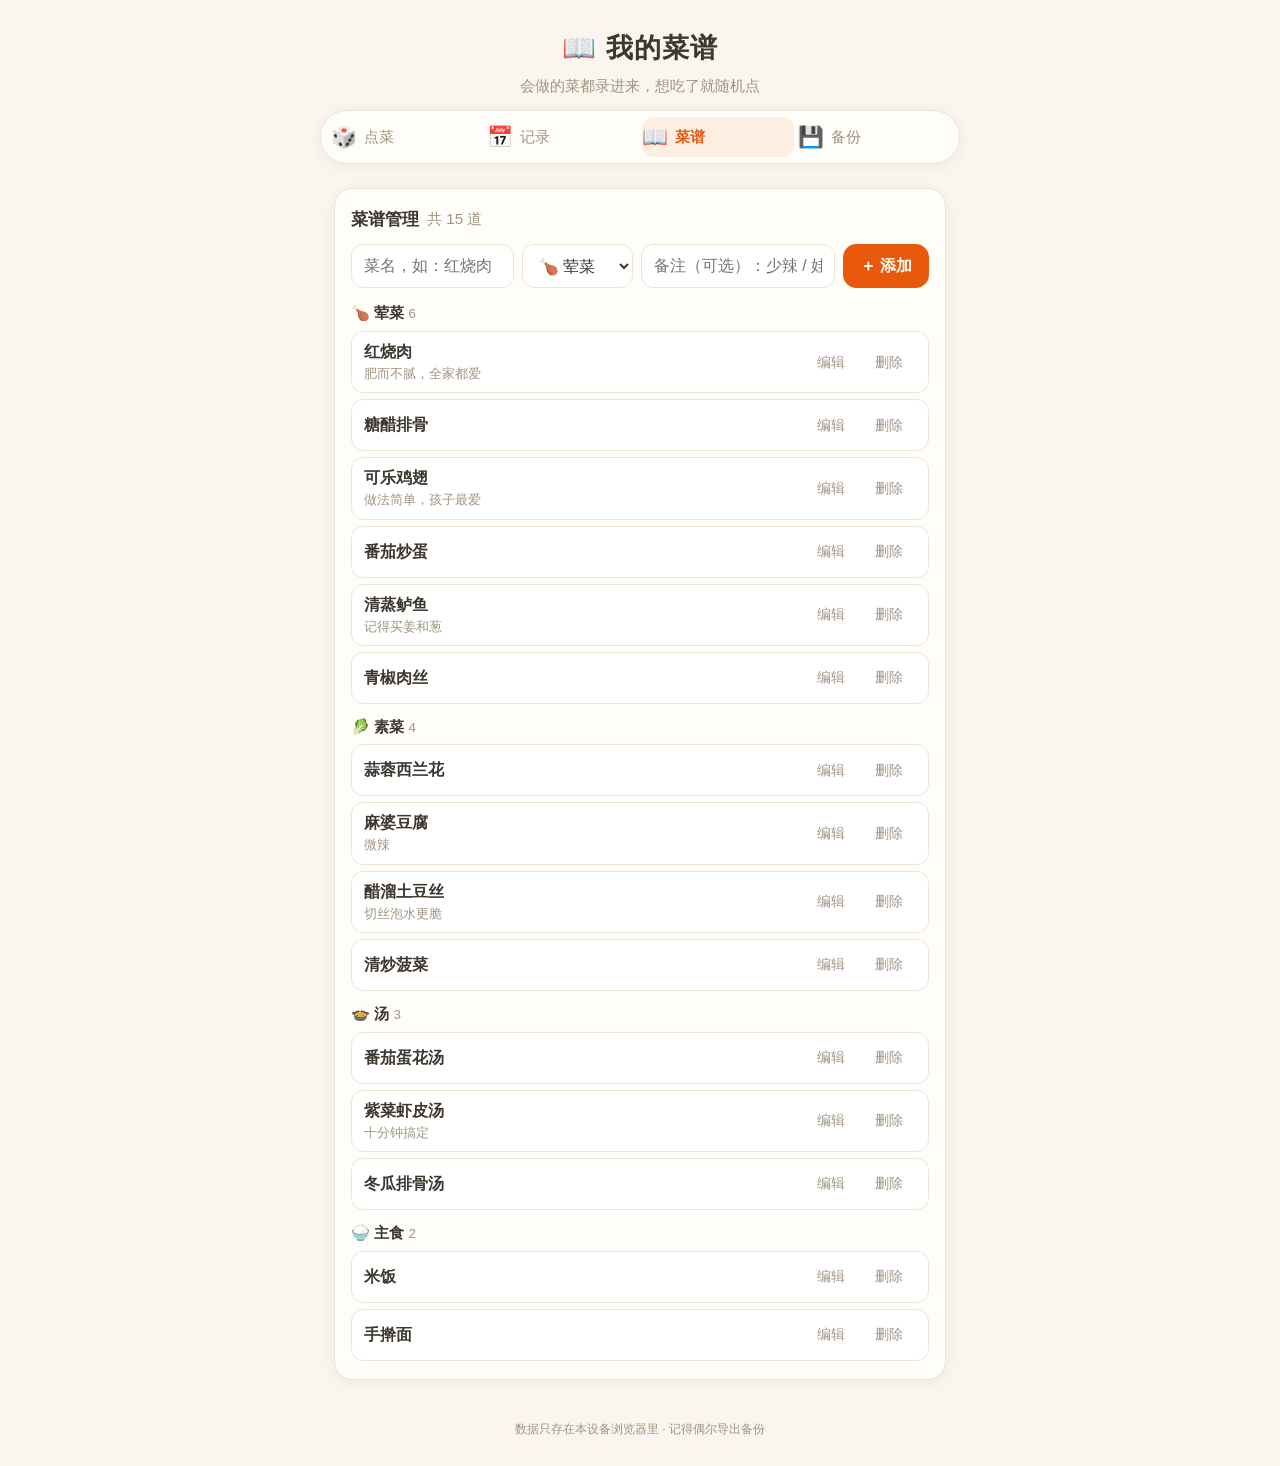
==== dishes.html @ 3f4cfc81 "🔀 重构为多页面：点菜/记录/菜谱/备份各一页，底部标签栏导航" ====
<!DOCTYPE html>
<html lang="zh-CN">
<head>
<meta charset="UTF-8">
<meta name="viewport" content="width=device-width, initial-scale=1.0, viewport-fit=cover">
<meta name="description" content="我的菜谱：会做的菜都在这里管理">
<meta name="theme-color" content="#e8590c">
<title>我的菜谱 · 今天吃什么？</title>
<link rel="icon" href="data:image/svg+xml,%3Csvg xmlns='http://www.w3.org/2000/svg' viewBox='0 0 100 100'%3E%3Ctext y='.9em' font-size='90'%3E%F0%9F%8D%9A%3C/text%3E%3C/svg%3E">
<link rel="stylesheet" href="style.css">
</head>
<body data-page="dishes">

<header class="site-header">
  <h1>📖 我的菜谱</h1>
  <p class="subtitle">会做的菜都录进来，想吃了就随机点</p>
</header>

<nav class="tabbar">
  <a class="tab" href="index.html"><span class="tab-icon">🎲</span><span class="tab-label">点菜</span></a>
  <a class="tab" href="history.html"><span class="tab-icon">📅</span><span class="tab-label">记录</span></a>
  <a class="tab active" href="dishes.html" aria-current="page"><span class="tab-icon">📖</span><span class="tab-label">菜谱</span></a>
  <a class="tab" href="backup.html"><span class="tab-icon">💾</span><span class="tab-label">备份</span></a>
</nav>

<main>

  <section class="card">
    <h2>菜谱管理 <span id="dish-count" class="muted"></span></h2>
    <form id="dish-form" class="dish-form">
      <input name="name" placeholder="菜名，如：红烧肉" maxlength="30" required>
      <select name="category">
        <option value="hun">🍗 荤菜</option>
        <option value="su">🥬 素菜</option>
        <option value="tang">🍲 汤</option>
        <option value="zhushi">🍚 主食</option>
      </select>
      <input name="note" placeholder="备注（可选）：少辣 / 娃爱吃…" maxlength="50">
      <button type="submit" class="btn btn-primary" id="btn-add">＋ 添加</button>
    </form>
    <div id="dish-list"></div>
  </section>

</main>

<footer class="site-footer">数据只存在本设备浏览器里 · 记得偶尔导出备份</footer>

<div id="toast" class="toast" role="status"></div>

<script src="app.js"></script>
</body>
</html>
---- style.css ----
:root {
  --bg: #faf5ee;
  --card: #fffdfa;
  --ink: #3d3730;
  --muted: #a09380;
  --border: #eee3d5;
  --accent: #e8590c;
  --accent-dark: #d9480f;
  --accent-soft: #fdeee2;
  --danger: #e03131;
  --hun-c: #c92a2a;    --hun-bg: #fdecec;
  --su-c: #2b8a3e;     --su-bg: #e9f6ec;
  --tang-c: #d9860b;   --tang-bg: #fdf3df;
  --zhushi-c: #96684a; --zhushi-bg: #f5ece5;
  --radius: 18px;
  --shadow: 0 2px 14px rgba(93, 74, 52, 0.07);
}

* { box-sizing: border-box; }
html { -webkit-text-size-adjust: 100%; }

body {
  margin: 0;
  background: var(--bg);
  color: var(--ink);
  font-family: -apple-system, BlinkMacSystemFont, "PingFang SC", "Hiragino Sans GB", "Microsoft YaHei", "Segoe UI", sans-serif;
  line-height: 1.5;
  min-height: 100vh;
}

.site-header { text-align: center; padding: 28px 16px 10px; }
.site-header h1 { margin: 0; font-size: 1.7rem; letter-spacing: 1px; }
.subtitle { margin: 6px 0 0; color: var(--muted); font-size: .95rem; }

main {
  max-width: 640px;
  margin: 0 auto;
  padding: 12px 14px 32px;
  display: flex;
  flex-direction: column;
  gap: 14px;
}

.card {
  background: var(--card);
  border: 1px solid var(--border);
  border-radius: var(--radius);
  box-shadow: var(--shadow);
  padding: 18px 16px;
}

h2 { font-size: 1.08rem; margin: 0 0 12px; display: flex; align-items: center; gap: 8px; flex-wrap: wrap; }
.muted { color: var(--muted); font-weight: normal; font-size: .88em; }
.hidden { display: none !important; }

/* ---- 搭配设置 ---- */
.settings { margin-bottom: 14px; }
.settings-grid { display: grid; grid-template-columns: 1fr 1fr; gap: 8px; }
@media (min-width: 480px) { .settings-grid { grid-template-columns: repeat(4, 1fr); } }

.stepper {
  background: #fff;
  border: 1px solid var(--border);
  border-radius: 14px;
  padding: 8px 10px;
  display: flex;
  flex-direction: column;
  gap: 6px;
}
.stepper-label { font-size: .88rem; }
.step-ctrl { display: flex; align-items: center; gap: 8px; }
.step-btn {
  width: 34px; height: 34px; border-radius: 10px; border: 1px solid var(--border);
  background: var(--bg); font-size: 1.15rem; font-weight: 700; color: var(--ink);
  cursor: pointer; line-height: 1; user-select: none; font-family: inherit;
}
.step-btn:active { transform: scale(.92); }
.step-num { font-size: 1.25rem; font-weight: 700; min-width: 1.2em; text-align: center; }

.days-row { margin-top: 10px; font-size: .9rem; color: var(--muted); display: flex; align-items: center; gap: 6px; flex-wrap: wrap; }
.days-row input {
  width: 64px; padding: 6px 8px; border: 1px solid var(--border); border-radius: 10px;
  font-size: 16px; text-align: center; background: #fff; color: var(--ink); font-family: inherit;
}

/* ---- 按钮 ---- */
.btn {
  display: inline-flex; align-items: center; justify-content: center; gap: 6px;
  min-height: 44px; padding: 8px 16px; border-radius: 13px;
  border: 1px solid var(--border); background: #fff; color: var(--ink);
  font-size: 1rem; font-family: inherit; cursor: pointer; text-align: center;
  transition: transform .06s ease, background .15s ease;
}
.btn:active { transform: scale(.97); }
.btn-primary { background: var(--accent); border-color: var(--accent); color: #fff; font-weight: 600; }
.btn-primary:active { background: var(--accent-dark); }
.btn-ghost { background: transparent; border-color: transparent; color: var(--muted); min-height: 38px; }
.btn-ghost:hover { color: var(--ink); }
.btn-sm { min-height: 34px; padding: 4px 12px; font-size: .9rem; }
.btn-big { width: 100%; font-size: 1.25rem; padding: 15px; border-radius: 16px; }
.armed { background: var(--danger) !important; border-color: var(--danger) !important; color: #fff !important; }

/* ---- 抽菜结果 ---- */
.result { margin-top: 14px; }
.dishes { display: flex; flex-direction: column; gap: 10px; }
.dish-card {
  display: flex; align-items: center; justify-content: space-between; gap: 10px;
  background: #fff; border: 1px solid var(--border); border-left-width: 5px;
  border-radius: 15px; padding: 13px 14px;
  animation: pop .3s ease both;
}
.dish-card.cat-hun    { border-left-color: var(--hun-c); }
.dish-card.cat-su     { border-left-color: var(--su-c); }
.dish-card.cat-tang   { border-left-color: var(--tang-c); }
.dish-card.cat-zhushi { border-left-color: var(--zhushi-c); }
@keyframes pop { from { opacity: 0; transform: translateY(10px) scale(.97); } }

.dish-main { display: flex; flex-direction: column; gap: 3px; min-width: 0; }
.dish-name { font-size: 1.28rem; font-weight: 700; }
.dish-note { color: var(--muted); font-size: .84rem; }
.chip { align-self: flex-start; font-size: .74rem; font-weight: 600; padding: 2px 9px; border-radius: 999px; white-space: nowrap; }
.chip-hun    { color: var(--hun-c);    background: var(--hun-bg); }
.chip-su     { color: var(--su-c);     background: var(--su-bg); }
.chip-tang   { color: var(--tang-c);   background: var(--tang-bg); }
.chip-zhushi { color: var(--zhushi-c); background: var(--zhushi-bg); }
.btn-swap { flex-shrink: 0; border: 1px dashed var(--border) !important; border-radius: 999px; }

.avoid-line { margin-top: 10px; font-size: .82rem; color: var(--muted); }
.hint {
  margin-top: 10px; font-size: .86rem; color: #8a6d3b;
  background: var(--accent-soft); border-radius: 10px; padding: 8px 12px;
}
.result-actions { display: flex; gap: 10px; margin-top: 14px; }
.result-actions .btn { flex: 1; }
.saved-flag { flex: 1; text-align: center; color: var(--su-c); font-weight: 600; padding: 10px; background: var(--su-bg); border-radius: 12px; }

/* ---- 吃过记录 ---- */
.history-list { list-style: none; margin: 0; padding: 0; display: flex; flex-direction: column; gap: 8px; }
.history-item {
  display: flex; align-items: center; gap: 8px;
  background: #fff; border: 1px solid var(--border); border-radius: 12px; padding: 10px 12px;
}
.history-info { flex: 1; min-width: 0; display: flex; flex-direction: column; }
.history-date { font-size: .78rem; color: var(--muted); }
.history-dishes { font-size: .95rem; font-weight: 500; }
.empty-tip { margin: 4px 0 0; font-size: .88rem; }
.btn-del-hist { min-height: 34px; }

/* ---- 菜谱管理 ---- */
.dish-form { display: flex; flex-wrap: wrap; gap: 8px; margin-bottom: 14px; }
.dish-form input, .dish-form select, .edit-form input, .edit-form select {
  padding: 10px 12px; border: 1px solid var(--border); border-radius: 12px;
  font-size: 16px; font-family: inherit; background: #fff; color: var(--ink);
}
.dish-form input[name="name"] { flex: 2 1 140px; min-width: 0; }
.dish-form select { flex: 1 1 100px; }
.dish-form input[name="note"] { flex: 3 1 160px; min-width: 0; }
.dish-form button { flex: 1 1 100%; }
@media (min-width: 560px) { .dish-form button { flex: 0 0 auto; } }

.dish-group { margin-bottom: 10px; }
.dish-group:last-child { margin-bottom: 0; }
.group-title { font-size: .95rem; margin: 12px 0 6px; }
.dish-rows { list-style: none; margin: 0; padding: 0; display: flex; flex-direction: column; gap: 6px; }
.dish-row {
  display: flex; align-items: center; justify-content: space-between; gap: 8px;
  background: #fff; border: 1px solid var(--border); border-radius: 12px; padding: 8px 12px;
}
.dish-info { min-width: 0; display: flex; flex-direction: column; }
.dish-name-s { font-weight: 600; }
.dish-ops { display: flex; gap: 4px; flex-shrink: 0; }

.edit-form { display: flex; flex-wrap: wrap; gap: 8px; width: 100%; align-items: center; }
.edit-form input[name="name"] { flex: 2 1 130px; }
.edit-form select { flex: 1 1 96px; }
.edit-form input[name="note"] { flex: 3 1 140px; }
.edit-ops { display: flex; gap: 6px; }

/* ---- 数据备份 ---- */
.backup-tip { font-size: .88rem; margin: 0 0 12px; }
.backup-actions { display: flex; flex-wrap: wrap; gap: 10px; }
.btn-file { cursor: pointer; }
.import-confirm { margin-top: 12px; background: var(--hun-bg); border-radius: 12px; padding: 12px; }
.import-confirm p { margin: 0 0 10px; font-size: .9rem; color: var(--hun-c); }
.import-confirm .btn { margin-right: 8px; }
.btn-reset { margin-top: 12px; }

/* ---- 页脚 / 提示 ---- */
.site-footer { text-align: center; color: var(--muted); font-size: .78rem; padding: 8px 16px 28px; }
.toast {
  position: fixed; left: 50%; bottom: 28px; transform: translateX(-50%) translateY(20px);
  background: rgba(51, 44, 36, .92); color: #fff; padding: 10px 20px; border-radius: 999px;
  font-size: .92rem; opacity: 0; pointer-events: none; transition: all .25s ease; z-index: 99;
  max-width: 86vw; text-align: center;
}
.toast.show { opacity: 1; transform: translateX(-50%) translateY(0); }

/* ---- 底部标签栏（多页面导航）---- */
.tabbar {
  position: fixed; left: 0; right: 0; bottom: 0; z-index: 50;
  display: flex; gap: 4px;
  background: rgba(255, 253, 250, .96);
  backdrop-filter: blur(8px); -webkit-backdrop-filter: blur(8px);
  border-top: 1px solid var(--border);
  padding: 6px 10px calc(8px + env(safe-area-inset-bottom));
}
.tab {
  flex: 1; display: flex; flex-direction: column; align-items: center; gap: 2px;
  padding: 5px 0 3px; border-radius: 12px;
  text-decoration: none; color: var(--muted); font-size: .72rem; font-family: inherit;
}
.tab-icon { font-size: 1.3rem; line-height: 1.15; }
.tab.active { color: var(--accent); font-weight: 700; background: var(--accent-soft); }

body { padding-bottom: calc(78px + env(safe-area-inset-bottom)); }

@media (min-width: 640px) {
  body { padding-bottom: 0; }
  .tabbar {
    position: static; max-width: 640px; margin: 2px auto 12px;
    border: 1px solid var(--border); border-radius: 999px;
    background: var(--card); box-shadow: var(--shadow);
    padding: 6px 10px;
  }
  .tab { flex-direction: row; gap: 7px; font-size: .92rem; padding: 8px 0; }
}

/* toast 位置让位给标签栏 */
.toast { bottom: calc(94px + env(safe-area-inset-bottom)); }
@media (min-width: 640px) { .toast { bottom: 28px; } }

a.saved-flag { text-decoration: none; }

/* 空状态 */
.empty-block {
  display: flex; flex-direction: column; align-items: center; gap: 14px;
  text-align: center; padding: 26px 0 14px;
}
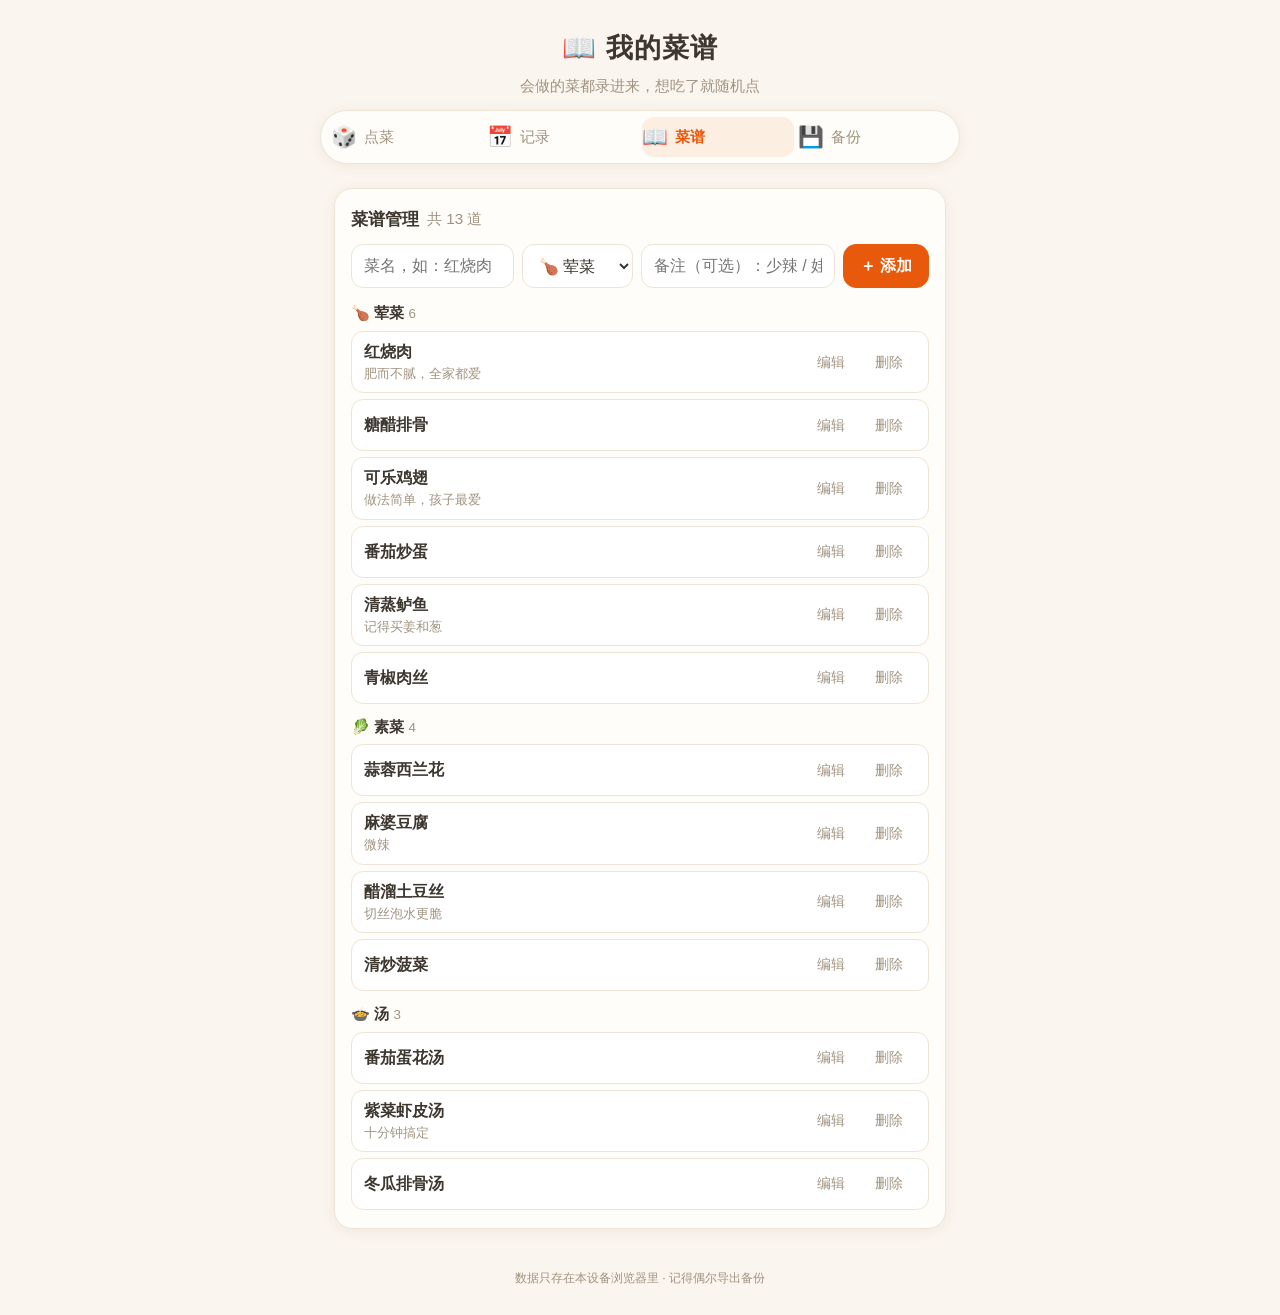
==== commit 787d06b9: "移除主食分类" ====
--- a/dishes.html
+++ b/dishes.html
@@ -33,7 +33,6 @@
         <option value="hun">🍗 荤菜</option>
         <option value="su">🥬 素菜</option>
         <option value="tang">🍲 汤</option>
-        <option value="zhushi">🍚 主食</option>
       </select>
       <input name="note" placeholder="备注（可选）：少辣 / 娃爱吃…" maxlength="50">
       <button type="submit" class="btn btn-primary" id="btn-add">＋ 添加</button>
